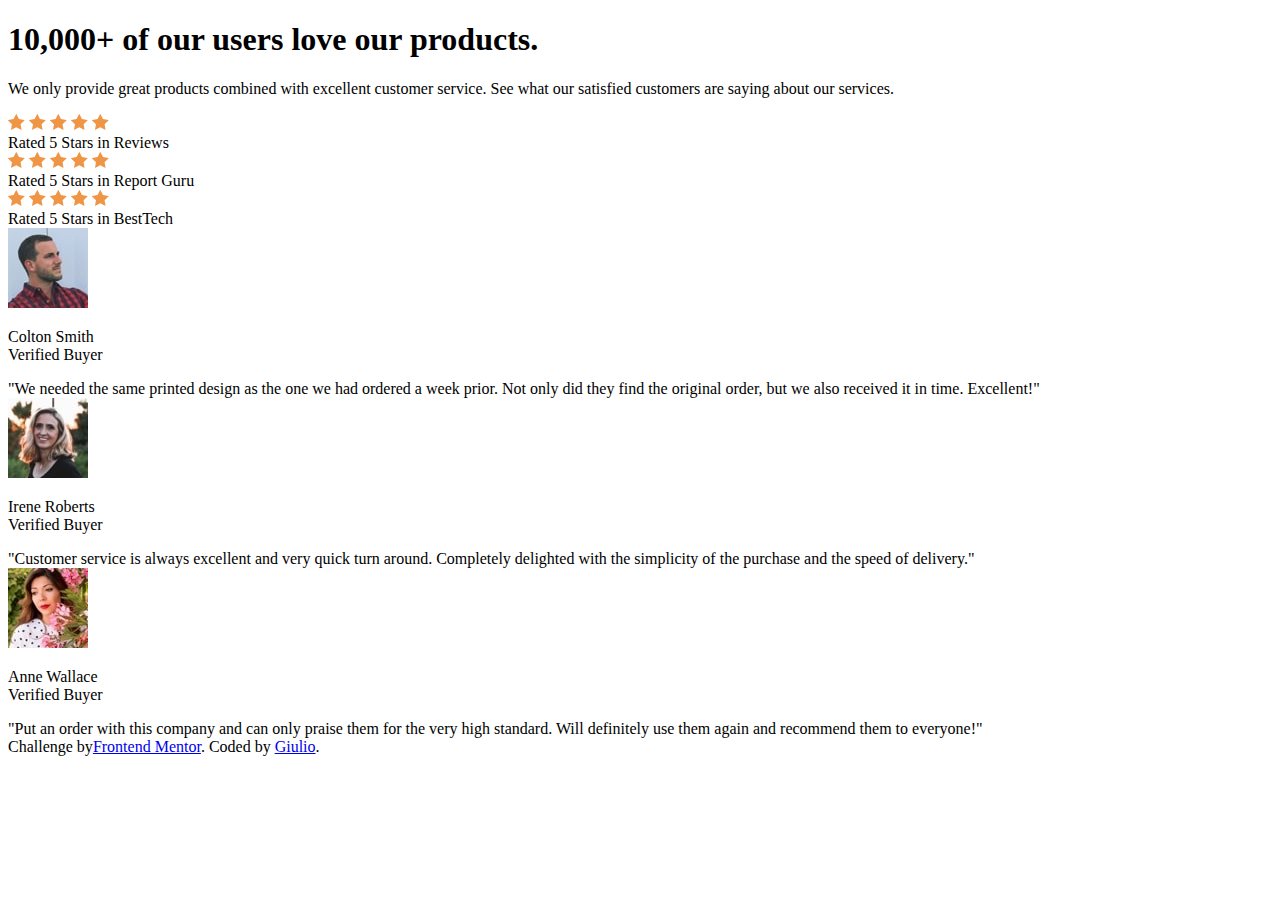
==== index.html @ 3ce0869b "Add files via upload" ====
<!DOCTYPE html>
<html lang="en">
  <head>
    <meta charset="UTF-8" />
    <meta name="viewport" content="width=device-width, initial-scale=1.0" />
    <link rel="icon" type="image/png" sizes="32x32" href="./images/favicon-32x32.png"/>
    <link href="stylesheet/style.css" rel="stylesheet">
    <title>Frontend Mentor | Social proof section</title>
  </head>

  <body>
    <div class="wrapper">
    <div class="reviews">
                  <!-- TOP-LEFT-SECTION -->
        <div class="left-section">
          <div class="main"><h1>10,000+ of our users love our products.</h1></div>
          <div class="text"><p>We only provide great products combined with excellent customer service.
            See what our satisfied customers are saying about our services.</p></div>
        </div>  
                  <!-- TOP-RIGHT-SECTION -->
      <div class="right-section">
        <div class="first-block">
          <div class="yellow">
            <img src="images/icon-star.svg" alt="star" class="star">
            <img src="images/icon-star.svg" alt="star" class="star">
            <img src="images/icon-star.svg" alt="star" class="star">
            <img src="images/icon-star.svg" alt="star" class="star">
            <img src="images/icon-star.svg" alt="star" class="star">
          </div>
          <div class="rate">Rated 5 Stars in Reviews</div>
        </div>
        <div class="second-block">
        <div class="edges">
            <img src="images/icon-star.svg" alt="star" class="star">
            <img src="images/icon-star.svg" alt="star" class="star">
            <img src="images/icon-star.svg" alt="star" class="star">
            <img src="images/icon-star.svg" alt="star" class="star">
            <img src="images/icon-star.svg" alt="star" class="star">
        </div>
        <div class="rate">Rated 5 Stars in Report Guru</div>
        </div>
        <div class="third-block">
        <div class="five">
            <img src="images/icon-star.svg" alt="star" class="star">
            <img src="images/icon-star.svg" alt="star" class="star">
            <img src="images/icon-star.svg" alt="star" class="star">
            <img src="images/icon-star.svg" alt="star" class="star">
            <img src="images/icon-star.svg" alt="star" class="star">
        </div>
        <div class="rate">Rated 5 Stars in BestTech</div>
        </div>
      </div>
      </div>

          <!-- BOTTOM-SECTION -->

      <div class="module">

       <div class="colton-smith">
       <div class="position">
        <img src="images/image-colton.jpg" alt="colton" class="smith">
        <p class="id">Colton Smith<br><span class="style">Verified Buyer</span></p>
       </div>
       <div class="information">"We needed the same printed design as the one we had ordered a week prior. Not only did they find the original order, but we also received it in time. Excellent!"</div>
      </div>

       <div class="irene-roberts">
       <div class="user">
        <img src="images/image-irene.jpg" alt="irene" class="roberts">
        <p class="id">Irene Roberts<br><span class="style">Verified Buyer</span></p>
       </div>
       <div class="information">"Customer service is always excellent and very quick turn around. Completely delighted with the simplicity of the purchase and the speed of delivery."</div>
       </div>

       <div class="anne-wallace">
       <div class="client">
        <div class="anne"><img src="images/image-anne.jpg" alt="anne" class="wallace"></div>
        <p class="id">Anne Wallace<br><span class="style">Verified Buyer</span></p>
       </div>
       <div class="information">"Put an order with this company and can only praise them for the very high standard. Will definitely use them again and recommend them to everyone!"</div>
      </div>

      </div>

    <div class="attribution">
      Challenge by<a href="https://www.frontendmentor.io?ref=challenge" target="_blank">Frontend Mentor</a>. Coded by <a href="#">Giulio</a>.
    </div>
   </div>
  </body>
</html>
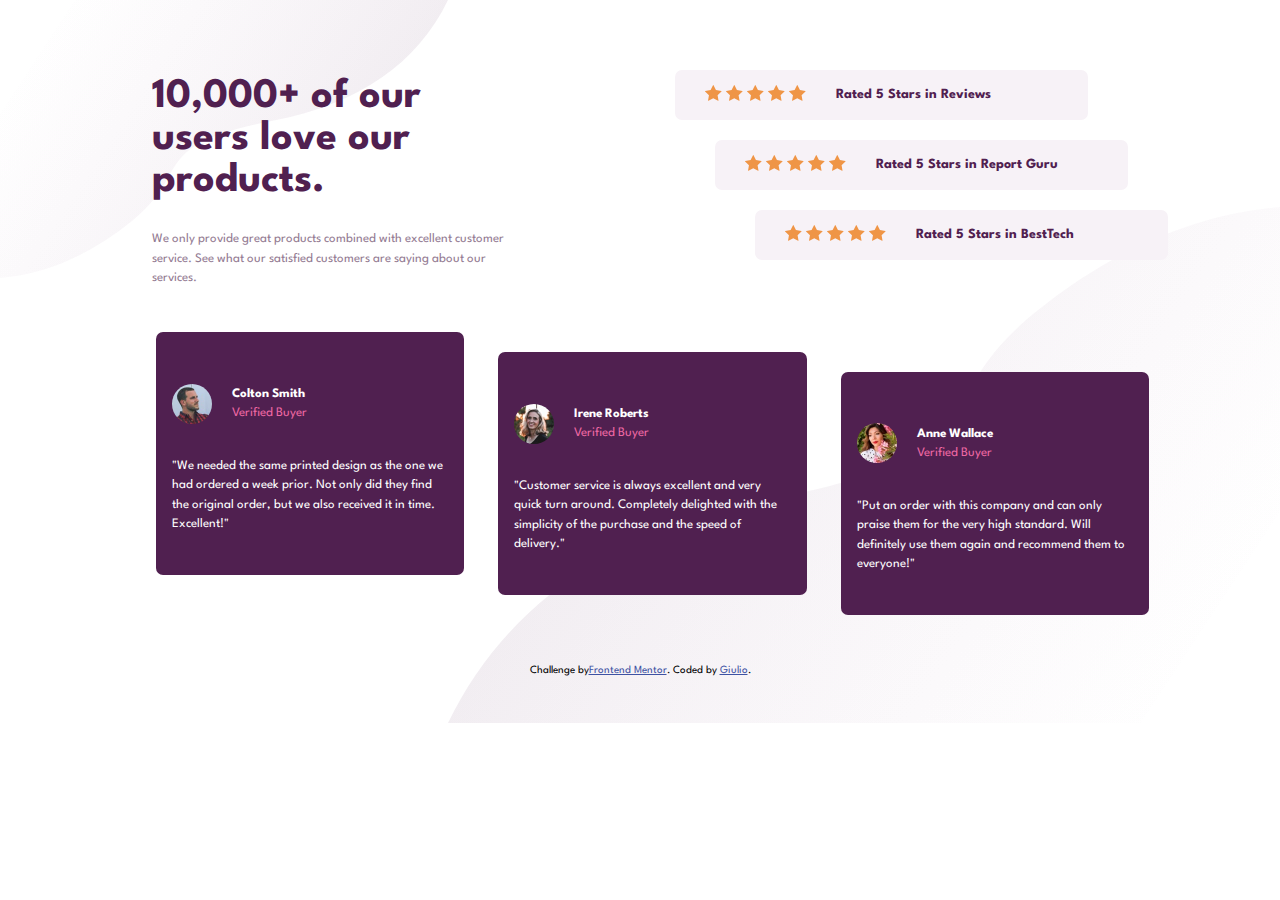
==== commit 97e50e58: "Update index.html" ====
--- a/index.html
+++ b/index.html
@@ -9,7 +9,7 @@
   </head>
 
   <body>
-    <div class="wrapper">
+    <main class="wrapper">
     <div class="reviews">
                   <!-- TOP-LEFT-SECTION -->
         <div class="left-section">
@@ -82,9 +82,9 @@
 
       </div>
 
-    <div class="attribution">
+    <footer class="attribution">
       Challenge by<a href="https://www.frontendmentor.io?ref=challenge" target="_blank">Frontend Mentor</a>. Coded by <a href="#">Giulio</a>.
-    </div>
-   </div>
+    </footer>
+   </main>
   </body>
 </html>
--- a/stylesheet/style.css
+++ b/stylesheet/style.css
@@ -0,0 +1,192 @@
+@import url('https://fonts.googleapis.com/css2?family=Spartan:wght@100;300;700&display=swap');
+
+*{
+    box-sizing: border-box;
+}
+
+body, html{
+    font-family: Spartan;
+    background-image: url(../images/bg-pattern-top-desktop.svg), url(../images/bg-pattern-bottom-desktop.svg);
+    background-position: top left, bottom right;
+    background-repeat: no-repeat, no-repeat;
+    background-size: 35%, 65%;
+    width: 100%;
+    margin: 0;
+    overflow: hidden;
+}
+
+.wrapper{
+    padding: 3rem;
+    min-width: 360px;
+    margin: auto;
+}
+
+.reviews{
+    display: flex;
+    align-items: center;
+    justify-content: space-around;
+}
+
+h1{
+    font-size: 42px;
+    color: hsl(300, 43%, 22%);
+    line-height: 1em;
+}
+
+.left-section{
+    max-width: 30%;
+}
+
+.text{
+    font-size: 13px;
+    color: hsl(303, 10%, 53%);
+    line-height: 1.5em;
+}
+
+.rate{
+    font-size: 14px;
+    color: hsl(300, 43%, 22%);
+    font-weight: bold;
+    margin-right: 20px;
+}
+
+.first-block{
+    transform: translateX(-40px);
+}
+
+.third-block{
+    transform: translateX(40px);
+}
+
+.first-block, .second-block, .third-block{
+    display: flex;
+    align-items: center;
+    background-color: hsl(300, 24%, 96%);
+    /* max-width: max-content; */
+    padding: 15px 50px 15px 30px;
+    border-radius: 7px;
+    margin-bottom: 20px;
+}
+
+.yellow, .edges, .five{
+    margin-right: 30px;
+}
+                                                    /* BOTTOM PART */
+
+.module{
+    font-size: 13px;
+    display: flex;
+    justify-content: space-around;
+    padding: 30px;
+    margin-left: 5.5vw;
+    margin-right: 2vw;
+    /* max-width: 80%; */
+}
+
+.position, .user, .client{
+    display: flex;
+    align-items: center;
+    margin-bottom: 20px;
+}
+
+.smith, .roberts, .wallace{
+    border-radius: 100%;
+    width: 40px;
+    margin-right: 20px;
+}
+
+.colton-smith, .irene-roberts, .anne-wallace{
+    background-color: hsl(300, 43%, 22%);
+    background-size: 10rem;
+    border-radius: 7px;
+    padding: 2.5rem 1rem 2.5rem 1rem;
+    margin-right: 20px;
+    max-width: 30%;
+}
+
+.irene-roberts{
+    transform: translateY(20px);
+}
+
+.anne-wallace{
+    transform: translateY(40px);
+}
+
+.information{
+    color: white;
+    line-height: 1.5em;
+}
+
+.style{
+    color: hsl(333, 80%, 67%);
+    font-weight: normal;
+}
+
+.id{
+    color: white;
+    font-weight: bold;
+    line-height: 1.5em;
+}
+
+.attribution {
+    font-size: 11px;
+    text-align: center;
+    margin-top: 60px;
+}
+
+.attribution a {
+    color: hsl(228, 45%, 44%);
+}
+
+@media screen and (max-width: 768px) {
+
+    .left-section{
+        display: flex;
+        flex-direction: column;
+        justify-content: center;
+        align-items: center;
+    }
+
+    .main h1{
+        text-align: center;
+    }
+
+    .text p{
+        text-align: center;
+    }
+
+    .left-section, .text{
+        max-width: 80%;
+    }
+
+    .reviews{
+        flex-direction: column;
+    }
+
+    .first-block, .second-block, .third-block{
+        flex-direction: column;
+        transform: none;
+        padding: 15px 14px 15px 14px;
+    }
+
+    .yellow, .edges, .five{
+        margin-bottom: 10px;
+        white-space: nowrap;
+    }
+
+    .rate{
+        white-space: nowrap;
+    }
+
+    .module{
+        flex-direction: column;
+        padding: 0;
+        margin: 0;
+    }
+
+    .colton-smith, .irene-roberts, .anne-wallace{
+        max-width: 100%;
+        margin: 0;
+    }
+}
+    
